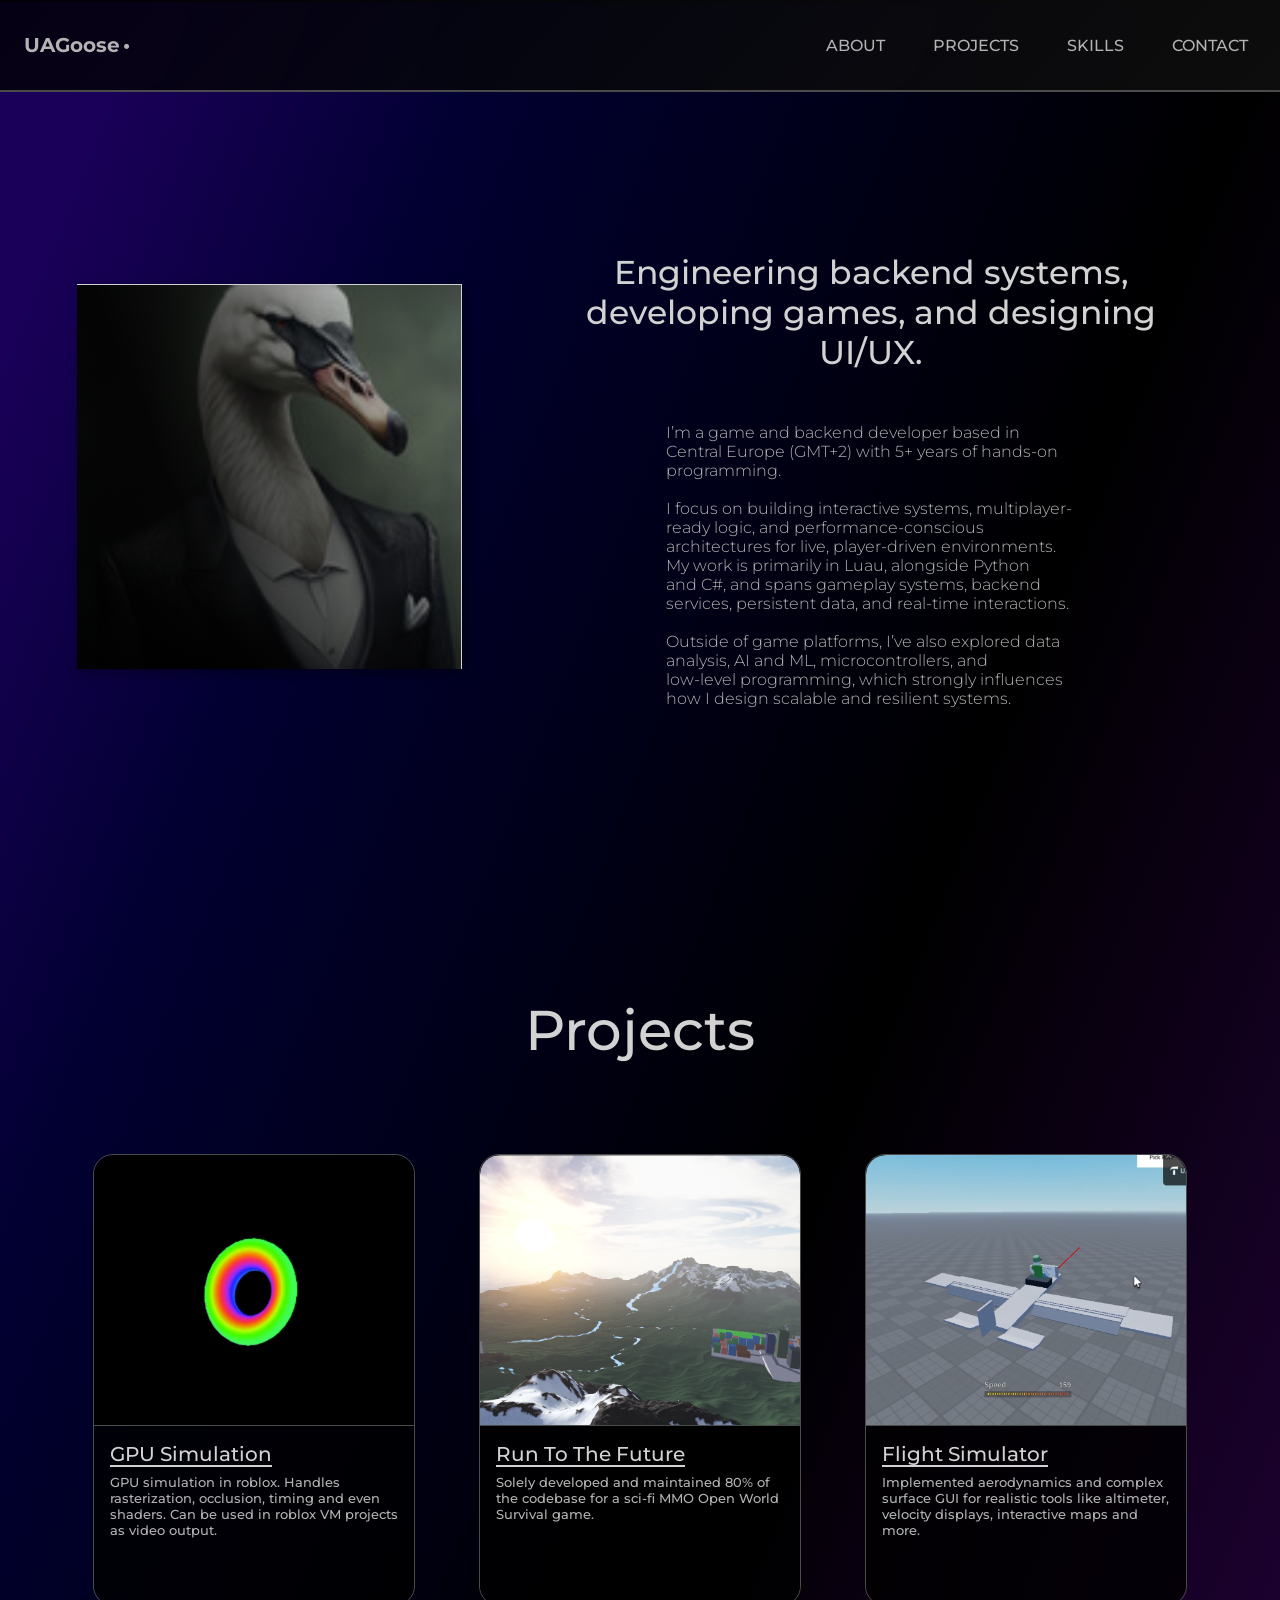
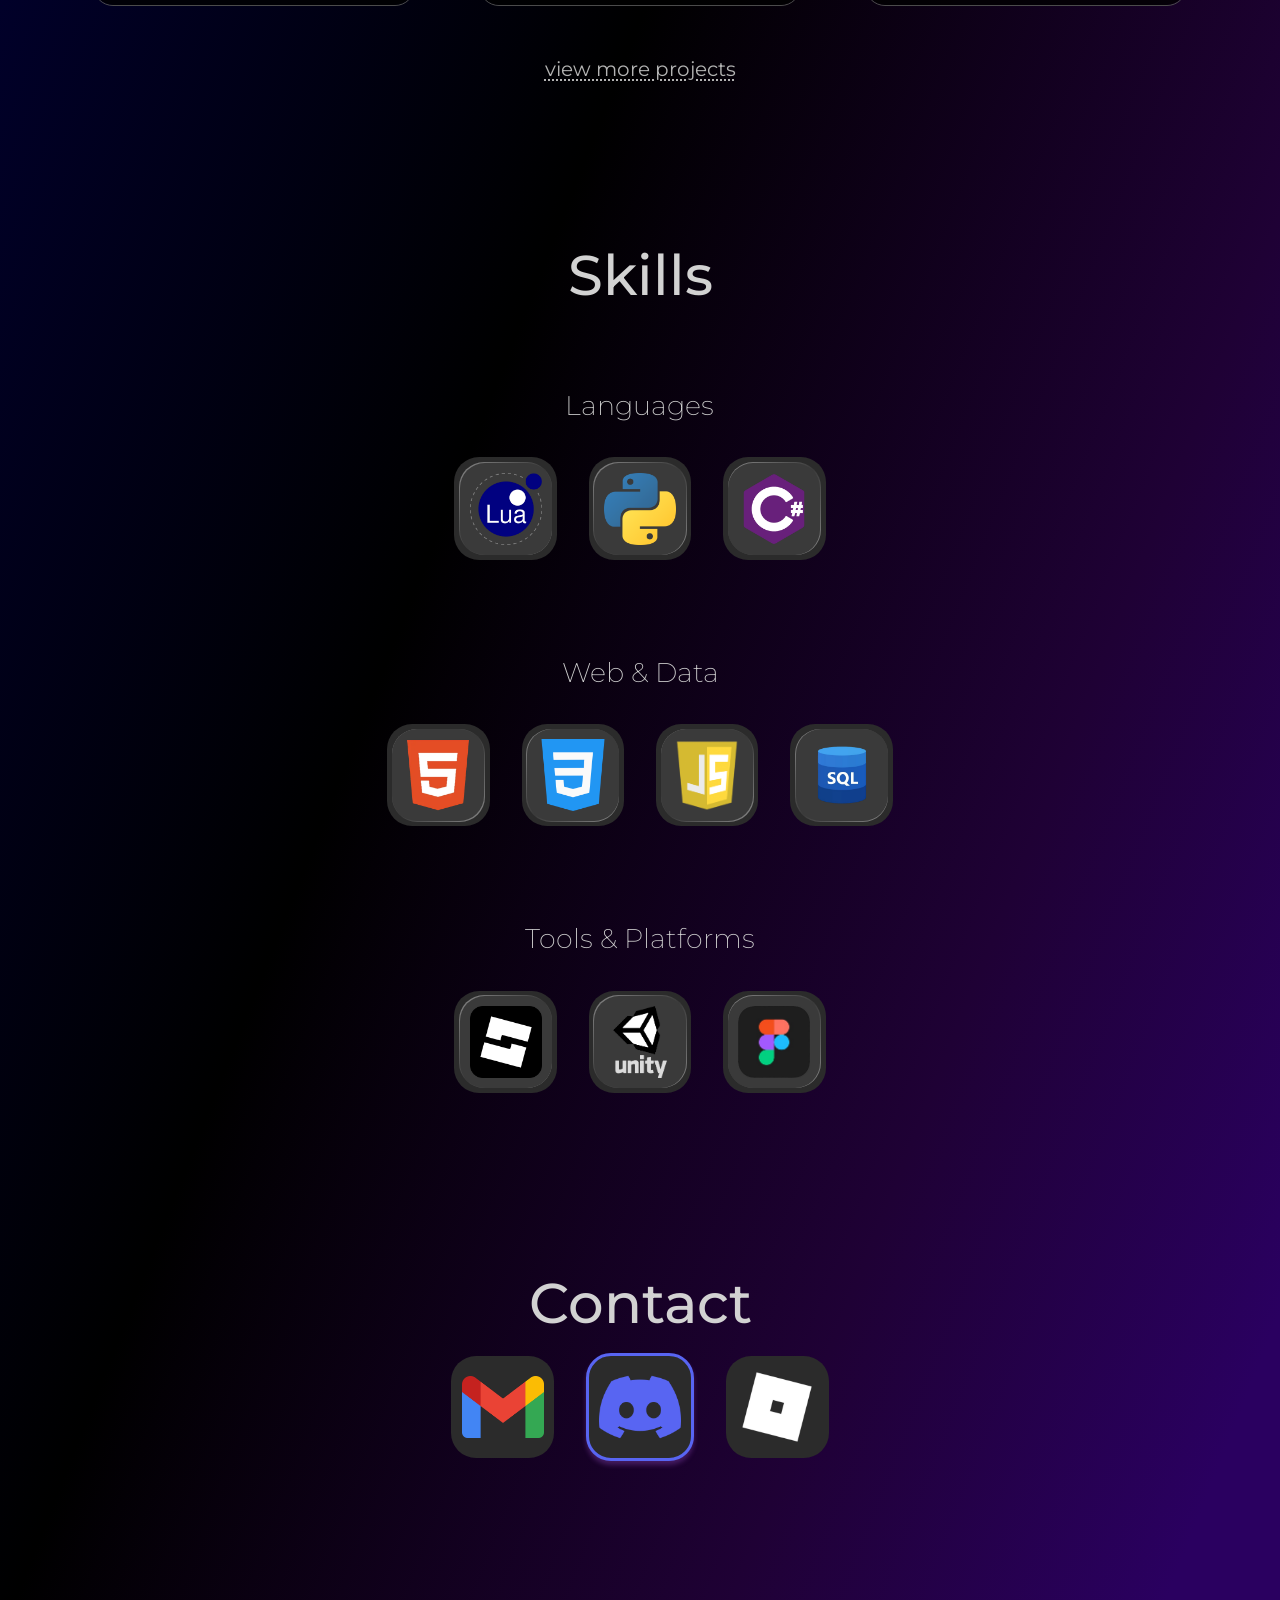
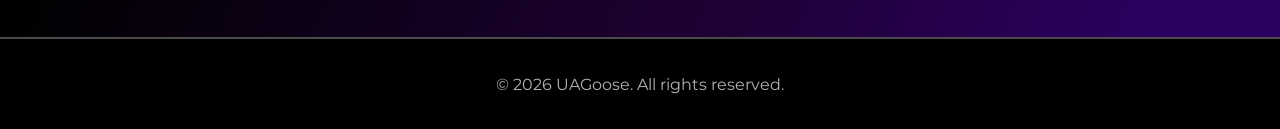
==== main.html @ bd5240c5 "Templates and style done" ====
<!DOCTYPE html>
<html>

<head>
    <meta charset="UTF-8">
    <meta name="viewport" content="width=device-width, initial-scale=1.0">
    <title>UAGoose – Developer & Game Systems Engineer</title>

    <link rel="stylesheet" href="css/style.css">
    <link rel="stylesheet" href="css/about_section.css">
    <link rel="stylesheet" href="css/projects.css">
    <link rel="stylesheet" href="css/skills.css">
    <link rel="stylesheet" href="css/contact.css">

    <link href="https://fonts.googleapis.com/css2?family=Montserrat:wght@400;500;700&display=swap" rel="stylesheet">

    <!--fade in effect-->
    <style>
        body {
            opacity: 0;
            transition: opacity 1.2s ease;
            will-change: opacity;
        }

        body.show {
            opacity: 1;
        }
    </style>
    <script src="js/main_page.js"></script>
</head>

<body>
    <header class="main-header">
        <div class="header-content">
            <h1><a href="landing_page.html">UAGoose •</a></h1>
            <nav class="header-nav">
                <!-- <a href="landing_page.html">HOME</a> -->
                <a href="#about">ABOUT</a>
                <a href="#projects">PROJECTS</a>
                <a href="#skills">SKILLS</a>
                <a href="#contact">CONTACT</a>
            </nav>
        </div>
    </header>


    <main class="main-page">
        <section id="about" class="about-content">
            <div class="profile-pic">
                <img src="images/ProfilePic.jpg" alt="UAGoose">
            </div>

            <div class="about-text">
                <p class="about-main-text">
                    Engineering backend systems, developing games, and designing UI/UX.
                </p>

                <p class="about-sub-text">
                    I’m a game and backend developer based in Central Europe (GMT+2) with 5+ years of hands-on
                    programming.

                    I focus on building interactive systems, multiplayer-ready logic, and performance-conscious
                    architectures for live, player-driven environments. My work is primarily in Luau, alongside Python
                    and C#, and spans gameplay systems, backend services, persistent data, and real-time interactions.

                    Outside of game platforms, I’ve also explored data analysis, AI and ML, microcontrollers, and
                    low-level programming, which strongly influences how I design scalable and resilient systems.
                </p>
            </div>
        </section>


        <section id="projects" class="section-column">
            <h1>Projects</h1>
            <div class="projects-row">
                <div class="projects-row">
                    <a href="projects/gpu_sim.html" class="project-link">
                        <div class="project-box">
                            <div class="preview-image">
                                <img src="images/project_previews/gpu_sim.png"
                                    alt="GPU Simulation project preview: rasterization and shader simulation in Roblox">
                            </div>
                            <div class="preview-text-box">
                                <p class="preview-title">GPU Simulation</p>
                                <p class="preview-desc">GPU simulation in roblox. Handles rasterization, occlusion,
                                    timing and even shaders. Can be used in roblox VM projects as video output.</p>
                            </div>
                        </div>
                    </a>

                    <a href="projects/rttf.html" class="project-link">
                        <div class="project-box">
                            <div class="preview-image">
                                <img src="images/project_previews/rttf.png" alt="">
                            </div>
                            <div class="preview-text-box">
                                <p class="preview-title">Run To The Future</p>
                                <p class="preview-desc">Solely developed and maintained 80% of the codebase for a sci-fi
                                    MMO Open World Survival game.</p>
                            </div>
                        </div>
                    </a>

                    <a href="projects/flight_horizon.html" class="project-link">
                        <div class="project-box">
                            <div class="preview-image">
                                <img src="images/project_previews/FlightHorizon.png" alt="">
                            </div>
                            <div class="preview-text-box">
                                <p class="preview-title">Flight Simulator</p>
                                <p class="preview-desc">Implemented aerodynamics and complex surface GUI for realistic
                                    tools like altimeter, velocity displays, interactive maps and more.</p>
                            </div>
                        </div>
                    </a>
                </div>
            </div>

            <a href="project_list.html" class="view-more-link">view more projects</a>
        </section>

        <section id="skills" class="section-column">
            <h1>Skills</h1>
            <div class="skill-section">
                <p class="skill-group-title">Languages</p>

                <div class="skill-box-row">
                    <div class="skill-box-outer">
                        <div class="skill-border-div"></div>

                        <div class="skill-box-inner">
                            <span class="tooltip">Lua and Luau</span>
                            <img src="images/skill_icons/lua.webp" alt="Lua">
                        </div>
                    </div>

                    <div class="skill-box-outer">
                        <div class="skill-border-div"></div>

                        <div class="skill-box-inner">
                            <span class="tooltip">Python</span>
                            <img src="images/skill_icons/python.png" alt="Python">
                        </div>
                    </div>

                    <div class="skill-box-outer">
                        <div class="skill-border-div"></div>

                        <div class="skill-box-inner">
                            <span class="tooltip">C#</span>
                            <img src="images/skill_icons/c-sharp.webp" alt="C#">
                        </div>
                    </div>
                </div>
            </div>

            <div class="skill-section">
                <p class="skill-group-title">Web & Data</p>

                <div class="skill-box-row">
                    <div class="skill-box-outer">
                        <div class="skill-border-div"></div>

                        <div class="skill-box-inner">
                            <span class="tooltip">HTML</span>
                            <img src="images/skill_icons/html.webp" alt="HTML">
                        </div>
                    </div>

                    <div class="skill-box-outer">
                        <div class="skill-border-div"></div>

                        <div class="skill-box-inner">
                            <span class="tooltip">CSS</span>
                            <img src="images/skill_icons/css.png" alt="CSS">
                        </div>
                    </div>

                    <div class="skill-box-outer">
                        <div class="skill-border-div"></div>

                        <div class="skill-box-inner">
                            <span class="tooltip">Javascript</span>
                            <img src="images/skill_icons/js.png" alt="JS">
                        </div>
                    </div>

                    <div class="skill-box-outer">
                        <div class="skill-border-div"></div>

                        <div class="skill-box-inner">
                            <span class="tooltip">SQL</span>
                            <img src="images/skill_icons/sql.png" alt="SQL">
                        </div>
                    </div>
                </div>
            </div>

            <div class="skill-section">
                <p class="skill-group-title">Tools & Platforms</p>

                <div class="skill-box-row">
                    <div class="skill-box-outer">
                        <div class="skill-border-div"></div>

                        <div class="skill-box-inner">
                            <span class="tooltip">Roblox Studio</span>
                            <img src="images/skill_icons/roblox_studio.png" alt="Roblox Studio">
                        </div>
                    </div>

                    <div class="skill-box-outer">
                        <div class="skill-border-div"></div>

                        <div class="skill-box-inner">
                            <span class="tooltip">Unity</span>
                            <img src="images/skill_icons/unity.png" alt="Unity">
                        </div>
                    </div>

                    <div class="skill-box-outer">
                        <div class="skill-border-div"></div>

                        <div class="skill-box-inner">
                            <span class="tooltip">Figma</span>
                            <img src="images/skill_icons/figma.png" alt="Figma">
                        </div>
                    </div>
                </div>
            </div>
        </section>

        <section id="contact" class="section-column">
            <h1>Contact</h1>

            <!-- Add this somewhere inside your contact column -->
            <div id="copy-feedback" style="
                    position: fixed;
                    top: 20%;
                    left: 50%;
                    transform: translateX(-50%);
                    background: #04743c;
                    color: white;
                    padding: 0.5rem 1rem;
                    border-radius: 10px;
                    opacity: 0;
                    pointer-events: none;
                    transition: opacity 0.3s ease;
                    font-family: sans-serif;
                    z-index: 2;
                ">Copied to clipboard!</div>


            <div class="contact-row">
                <div class="contact-box">
                    <a href="mailto:goose.the.ua@gmail.com" id="copy-email">
                        <img src="images/contact-gmail.webp" alt="Gmail: goose.the.ua@gmail.com">
                    </a>
                </div>


                <div class="contact-box preferred-contact-deco">
                    <a target="_blank" rel="noopener noreferrer"
                        href="https://discordapp.com/users/969188815044505612"><img src="images/contact-discord.webp"
                            alt="Discord user: uagoose"></a>
                </div>

                <div class="contact-box">
                    <a target="_blank" rel="noopener noreferrer" href="https://devforum.roblox.com/u/UQGoose/"><img
                            src="images/contact-roblox.png" alt="Roblox user: UQGoose"></a>
                </div>
            </div>
        </section>
    </main>

    <footer class="main-footer">
        <p>© 2026 UAGoose. All rights reserved.</p>
    </footer>
</body>

</html>

<!--TOOD: add back button for Projects (+ came from url parameter to return exactly where it was accessed from)-->
<!--TODO: add major projects to the portfolio-->
---- css/style.css ----
:root {
    --bg-dark: black;
    --text-color: #d2d2d2;
    --border-color: #4B4B4B;
    --light-text-color: #B3B3B3;
    --BoxGrayBG: #2B2B2B;
    --BoxGrayLightBG: #3A3A3A;
}

html {
    scroll-behavior: smooth;
}

body {
    margin: 0;
    padding: 0;
    width: 100%;
    background-color: var(--bg-dark);
    color: var(--text-color);
    font-family: 'Montserrat', sans-serif;
}

.main-page {
    min-height: 100vh;
    width: 100%;
    margin-top: -10vh;
    padding-top: 10vh;
    background: linear-gradient(
        to bottom right,   
        #1B005A 5%,       
        #010031 20%,      
        black 50%,           
        #1F0135 78%,          
        #2A0060 95%            
    );
}

.main-header {
    width: 100%;
    height: 10vh; 
    background-color: rgba(0, 0, 0, 0.8);
    display: flex;
    align-items: center;   
    justify-content: flex-start; 
    position: sticky;       
    top: 0;
    z-index: 10;
    border-bottom: 2px solid var(--border-color);
    backdrop-filter: blur(5px) saturate(120%) brightness(100%);
    -webkit-backdrop-filter: blur(3px) saturate(120%) brightness(100%);
    background-image: linear-gradient(-45deg, rgba(255,255,255,0.05), rgba(0,0,0,0));
}

.header-content {
    display: flex;
    align-items: center;
    justify-content: space-between; /* title left, nav right */
    width: 100%;
    padding: 0 1.5rem; /* optional: left/right spacing */
}

.header-content h1 {
    color: var(--text-color);
    font-family: 'Montserrat', sans-serif;
    font-weight: 700;
    font-size: 15pt;
    margin: 0;

    user-select: none;  
    -webkit-user-select: none; 
    -moz-user-select: none;   
    -ms-user-select: none;
}

.header-content h1 a {
    color: var(--light-text-color);
    text-decoration: none;
}



.header-nav {
    display: flex;
    gap: 2rem; /* space between buttons */
}

.header-nav a {
    color: var(--light-text-color);
    text-decoration: none;
    font-weight: 500;
    font-size: 12pt;
    padding: 0.25rem 0.5rem;
    transition: color 0.2s, transform 0.2s;

    user-select: none;   /* disables text selection */
    -webkit-user-select: none; /* for Safari/Chrome */
    -moz-user-select: none;    /* for Firefox */
    -ms-user-select: none;     /* for IE/Edge */
    -webkit-user-drag: none; 

}

.header-nav a:hover {
    color: #ffffff;
    transform: translateY(-2px);
}


.main-page h1,
.main-page p {
    margin: 0;
    padding: 0;
}

.main-footer {
    width: 100%;
    height: 10vh;               /* same height as header */
    background-color: black;    
    border-top: 2px solid var(--border-color); 
    display: flex;
    justify-content: center;     /* center horizontally */
    align-items: center;         /* center vertically */
    color: var(--light-text-color);
    font-family: 'Montserrat', sans-serif;
    font-weight: 400;
    font-size: 12pt;
    position: relative;          /* optional if you want it fixed or sticky */
    z-index: 10;
}

section {
    display: flex;
    align-items: center;
    justify-content: center;
    padding-bottom: 10rem;
}

.section-column {
    display: flex;
    flex-direction: column;   /* stack children vertically */
    align-items: center;
    justify-content: center;
    padding-bottom: 10rem;
}

h1 {
    font-weight: 500;
    font-size: 42pt;
    text-align: center;
}

.tooltip {
    visibility: hidden; /* hidden by default */
    width: max-content;
    background-color: rgba(43, 0, 47, 0.8);
    color: #fff;
    text-align: center;
    border-radius: 6px;
    padding: 4px 8px;
    font-size: 0.8rem;
    position: absolute;
    bottom: 110%; /* above the icon */
    left: 50%;
    transform: translateX(-50%);
    opacity: 0;
    transition: opacity 0.3s;
    pointer-events: none; /* ignore mouse events */
    white-space: nowrap;
    z-index: 10;
}

.skill-box-inner:hover .tooltip {
    visibility: visible;
    opacity: 1;
}
---- css/about_section.css ----
.about-content > div:last-child {
    flex: 1;
    display: flex;
    flex-direction: column;
    align-items: center;
    justify-content: center;  
    text-align: center;
    gap: 2rem;
    margin-top: 10rem;
    margin-bottom: 8rem;
}


.about-main-text {
    max-width: 80%;
    font-weight: 500;
    color: var(--text-color);
    font-size: 25pt;
}

.about-sub-text {
    font-weight: 300;
    color: var(--light-text-color);
    font-size: 12pt;
    max-width: 50%;
    white-space: pre-line;
    text-align: left;
}

.profile-pic img {
    user-select: none;   /* disables text selection */
    -webkit-user-select: none; /* for Safari/Chrome */
    -moz-user-select: none;    /* for Firefox */
    -ms-user-select: none;     /* for IE/Edge */
    -webkit-user-drag: none; 
    pointer-events: none; 
}

.about-text p {
    margin-top: 0;
}

.profile-pic {
    position: relative;
    width: 30%;
    aspect-ratio: 1 / 1;

    margin-left: 6vw;
    margin-top: 2vw;

    overflow: hidden;

    border-top: 1px solid var(--text-color);
    border-right: 1px solid var(--text-color);

    box-shadow: 4px 4px 12px rgba(0, 0, 0, 0.35);
}

.profile-pic img {
    width: 100%;
    height: 100%;
    object-fit: cover;
    display: block;
}

.profile-pic::after {
    content: "";
    position: absolute;
    inset: 0;

    pointer-events: none;

    background: linear-gradient(
        70deg,
        rgba(0, 0, 0, .9) 30%,
        rgba(0, 0, 0, 0) 100%
    );
}
---- css/projects.css ----
.projects-row {
    display: flex;
    flex-wrap: wrap;
    gap: 5vw; /* ~5% horizontal gap between cards */
    justify-content: center; /* center row if fewer than 3 cards */
    padding: 2vw 0;
    padding-top: 5vh;
}

.project-box {
    width: 25vw;             
    height: 50vh;            
    display: flex;
    flex-direction: column;
    border: 1px solid var(--border-color);
    border-radius: 20px;
    overflow: hidden;
    background-color: transparent;
    transform: translateY(0);
    transition: transform 0.3s ease, box-shadow 0.3s ease;
}

.project-box:hover {
    box-shadow: 0 2px 10px rgba(198, 106, 255, 0.25);
    animation: hover-bounce 2s ease-in-out infinite alternate;
    animation-fill-mode: forwards;  
}

@keyframes hover-bounce {
    0%   { transform: translateY(0); }
    50%  { transform: translateY(-10px); } 
    100% { transform: translateY(-2px); }
}


.preview-image {
    height: 60%;             /* 60% of box height */
    width: 100%;
    overflow: hidden;
    border-top-left-radius: 20px; /* match box radius */
    border-top-right-radius: 20px;
}

.preview-image img {
    width: 100%;
    height: 100%;
    object-fit: cover;
    display: block;
}

.preview-text-box {
    height: 40%;
    display: flex;
    flex-direction: column;
    justify-content: flex-start;
    align-items: flex-start;
    gap: 0.5rem;  /* space between the title and description */
    padding: 1rem;
    box-sizing: border-box;
    background-color: rgba(0,0,0,0.8);
    border-top: 1px solid var(--border-color);
    border-bottom-left-radius: 20px;
    border-bottom-right-radius: 20px;
}


.preview-title {
    font-weight: 500;
    font-size: 15pt;
    color: var(--text-color);
    margin: 0;
    text-align: left;
    text-decoration: underline;
    text-underline-offset: 4px;
}

.preview-desc {
    font-weight: 500;
    font-size: 10pt;
    color: var(--light-text-color);
    margin: 0;
    text-align: left;
}

.view-more-link {
    color: var(--light-text-color);       /* light text color */
    font-size: 15pt;                       /* font size */
    text-decoration: underline dotted;     /* dotted underline */
    text-underline-offset: 3px;            /* optional: a bit of space from text */
    cursor: pointer;                       /* makes it feel clickable */
}

.view-more-link:hover {
    color: #ffffff;                        /* brighter on hover */
}


.preview-image img {
    user-select: none;   /* disables text selection */
    -webkit-user-select: none; /* for Safari/Chrome */
    -moz-user-select: none;    /* for Firefox */
    -ms-user-select: none;     /* for IE/Edge */
    -webkit-user-drag: none; 
    pointer-events: none; 
}


/* FOR DETAILS PAGE */

.project-details-column {
    display: flex;
    flex-direction: column;
    align-items: flex-start; 
    justify-content: flex-start; 
    padding: 2rem;
    gap: 2rem;
}

.project-details-title {
    margin-top: 4rem;
    text-align: left;
    text-decoration: underline 2px;
    text-underline-offset: 4px;  
    font-size: 44pt;
    font-weight: 500;
}

.project-details-description {
    text-align: left; 
    font-size: 15pt;
    font-weight: 500;
    max-width: 90%;
    white-space: pre-line;
}

.project-video {
    margin-top: 2rem;
    border-radius: 15px;
    box-shadow: 0 0 15px rgba(255,255,255,0.1);
    max-width: 100%;
}

.video-wrapper {
    display: flex;
    justify-content: center; /* centers horizontally */
    width: 100%;
    margin: 1rem 0;          /* optional spacing */
}

.project-link {
    display: block;        /* so the link wraps the box entirely */
    text-decoration: none; /* no underline nonsense */
    color: inherit;        /* keep text colors from box */
}
---- css/skills.css ----
/* -------------------------------------------------- */
/* Shared layout                                      */
/* -------------------------------------------------- */

.skill-section,
.skills-column,
.skill-box-outer,
.skill-box-inner {
    display: flex;
    flex-direction: column;
    justify-content: center;
    align-items: center;
    position: relative;
}

.skill-box-row {
    display: flex;
    flex-direction: row;
    justify-content: center;
    align-items: center;
}

/* -------------------------------------------------- */
/* Section                                            */
/* -------------------------------------------------- */

.skill-section {
    display: flex;
    flex-direction: column;
    align-items: center;

    gap: 1.2rem;      /* title ↔ rows spacing */
    padding-top: 5rem;
}


.skill-group-title {
    font-size: 20pt;
    font-weight: 200;
}


/* -------------------------------------------------- */
/* Outer box                                          */
/* -------------------------------------------------- */

.skill-box-outer {
    position: relative; /* enable absolute positioning inside */
    width: 8vw;
    height: 8vw;

    margin: 1rem;

    border-radius: 25px;

    background-color: var(--BoxGrayBG);
}


/* -------------------------------------------------- */
/* Inner box (glass border)                            */
/* -------------------------------------------------- */

.skill-box-inner {
    position: relative;

    width: 88%;
    height: 88%;

    border: 1px solid transparent;
    border-radius: 25px;

    background-color: var(--BoxGrayLightBG);
    position: relative;
    z-index: 1;
}


/* -------------------------------------------------- */
/* Icon                                               */
/* -------------------------------------------------- */

.skill-box-inner img {
    width: 80%;
    height: 80%;

    user-select: none;   /* disables text selection */
    -webkit-user-select: none; /* for Safari/Chrome */
    -moz-user-select: none;    /* for Firefox */
    -ms-user-select: none;     /* for IE/Edge */
    -webkit-user-drag: none; 
    pointer-events: none; 
}

.skill-border-div {
    position: absolute;  /* take it out of flow */
    
    width: calc(88% + 3px);   /* slightly bigger than inner box */
    height: calc(88% + 3px);
    border-radius: 25px;       /* match inner box radius */
    
    /* glass border effect */
    background: linear-gradient(
        -45deg, 
        #878787,   /* white start */
        var(--BoxGrayLightBG),   /* middle */
        #878787    /* white end */
    );

    z-index: 0;                /* behind */
}

.skill-box-outer {
    transition: transform 0.5s ease, box-shadow 0.3s ease;
    /* cursor: pointer; shows it’s clickable BAD, THIS ELEMENT IS NOT INTERACTABLE */
}

/* .skill-box-outer:hover {
    transform: translateY(-3%) scale(1.05); 
    box-shadow: 0 2px 10px rgba(198, 106, 255, 0.25);  BAD, THIS ELEMENT IS NOT INTERACTABLE
} */
---- css/contact.css ----
.contact-column {
    display: flex;
    flex-direction: column;
    justify-content: center;
    align-items: center;
}

.contact-row {
    display: flex;
    flex-direction: row;
    justify-content: center;
    align-items: center;
}

.contact-box {
    width: 8vw;
    height: 8vw;

    display: flex;
    justify-content: center;
    align-items: center;

    margin: 1rem;

    border-radius: 25px;

    background-color: var(--BoxGrayBG);
}

.preferred-contact-deco {
    border: #5865F2 solid 3px;
    box-shadow: 0px 4px 5px rgba(198, 106, 255, 0.25);
}

.contact-box a {
    display: flex;
    justify-content: center;
    align-items: center;

    width: 100%;
    height: 100%;
}


.contact-box img {
    width: 80%;
    height: auto;

    user-select: none;   /* disables text selection */
    -webkit-user-select: none; /* for Safari/Chrome */
    -moz-user-select: none;    /* for Firefox */
    -ms-user-select: none;     /* for IE/Edge */
    -webkit-user-drag: none; 
}

.contact-box {
    transition: transform 0.5s ease, box-shadow 0.3s ease;
    cursor: pointer; /* shows it’s clickable */
}

.contact-box:hover {
    transform: translateY(-3%) scale(1.05); /* lifts and grows slightly */
    box-shadow: 0 2px 10px rgba(198, 106, 255, 0.25); 
}
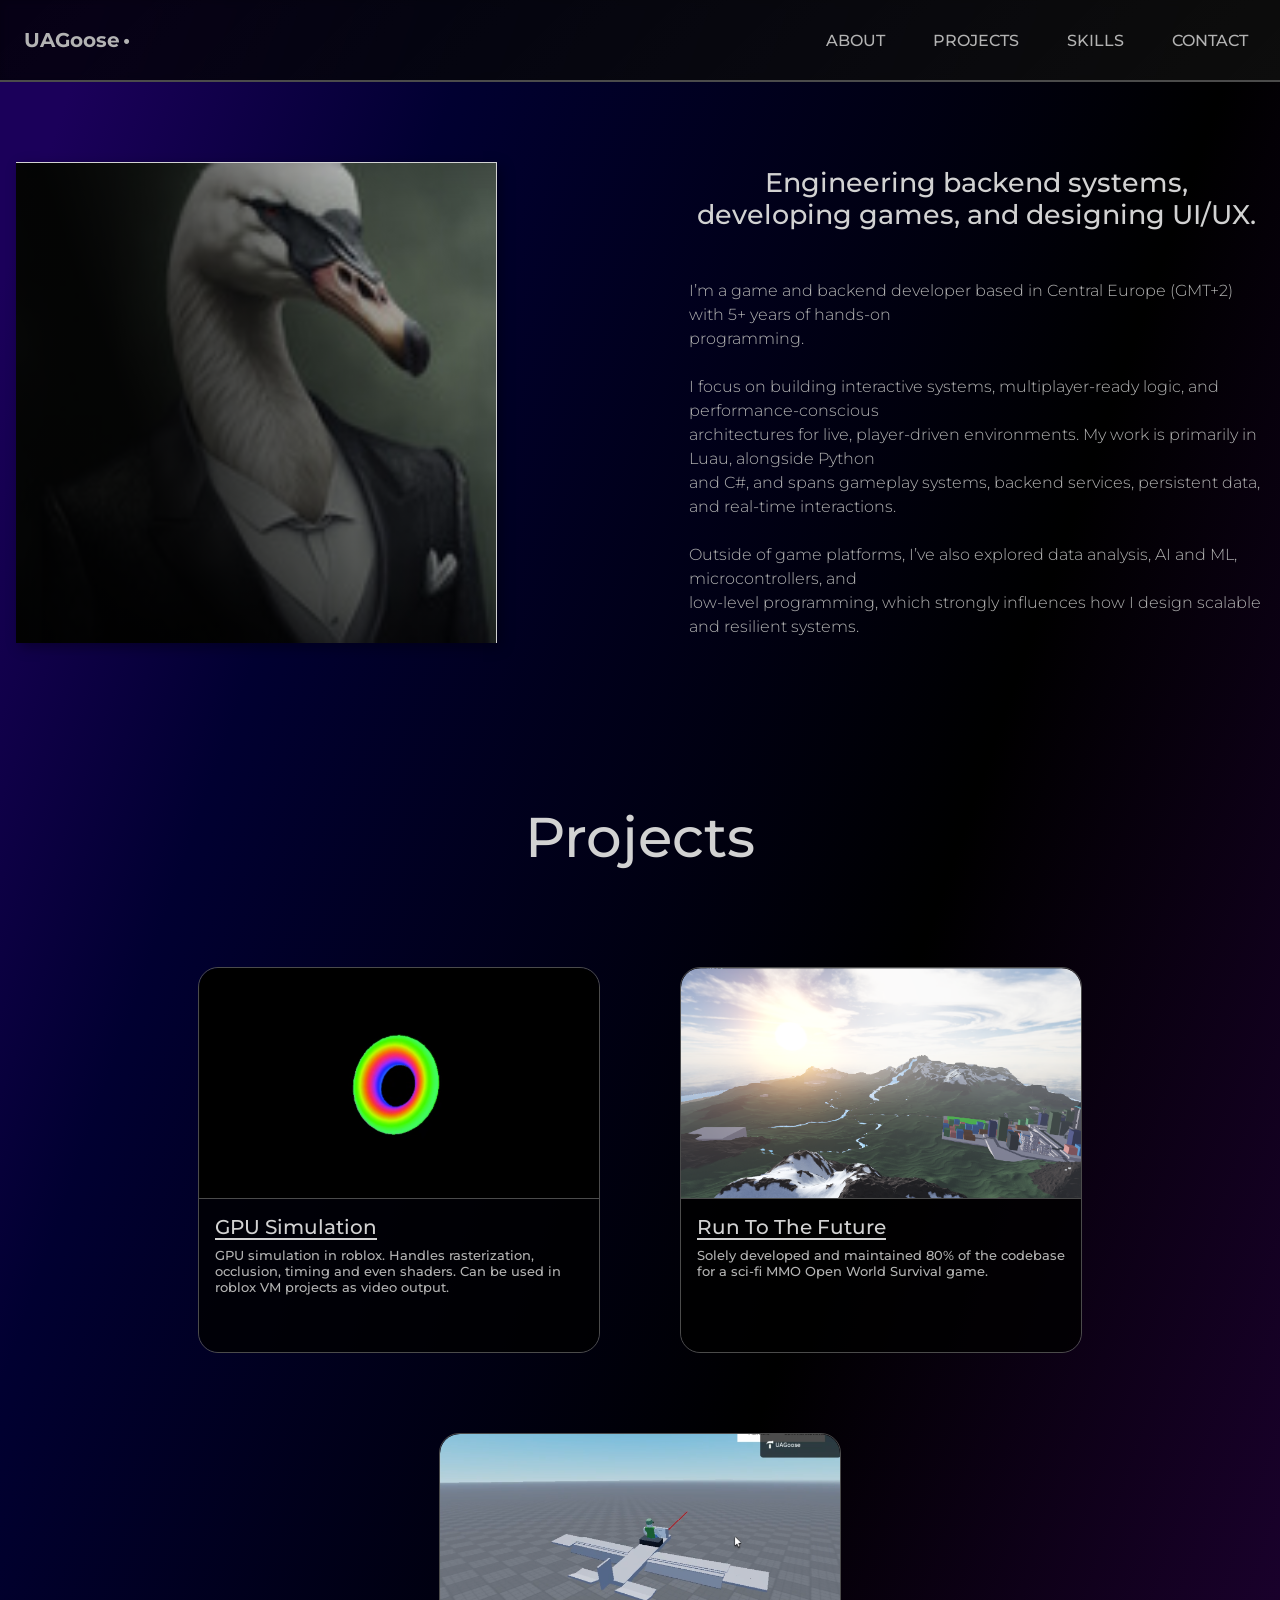
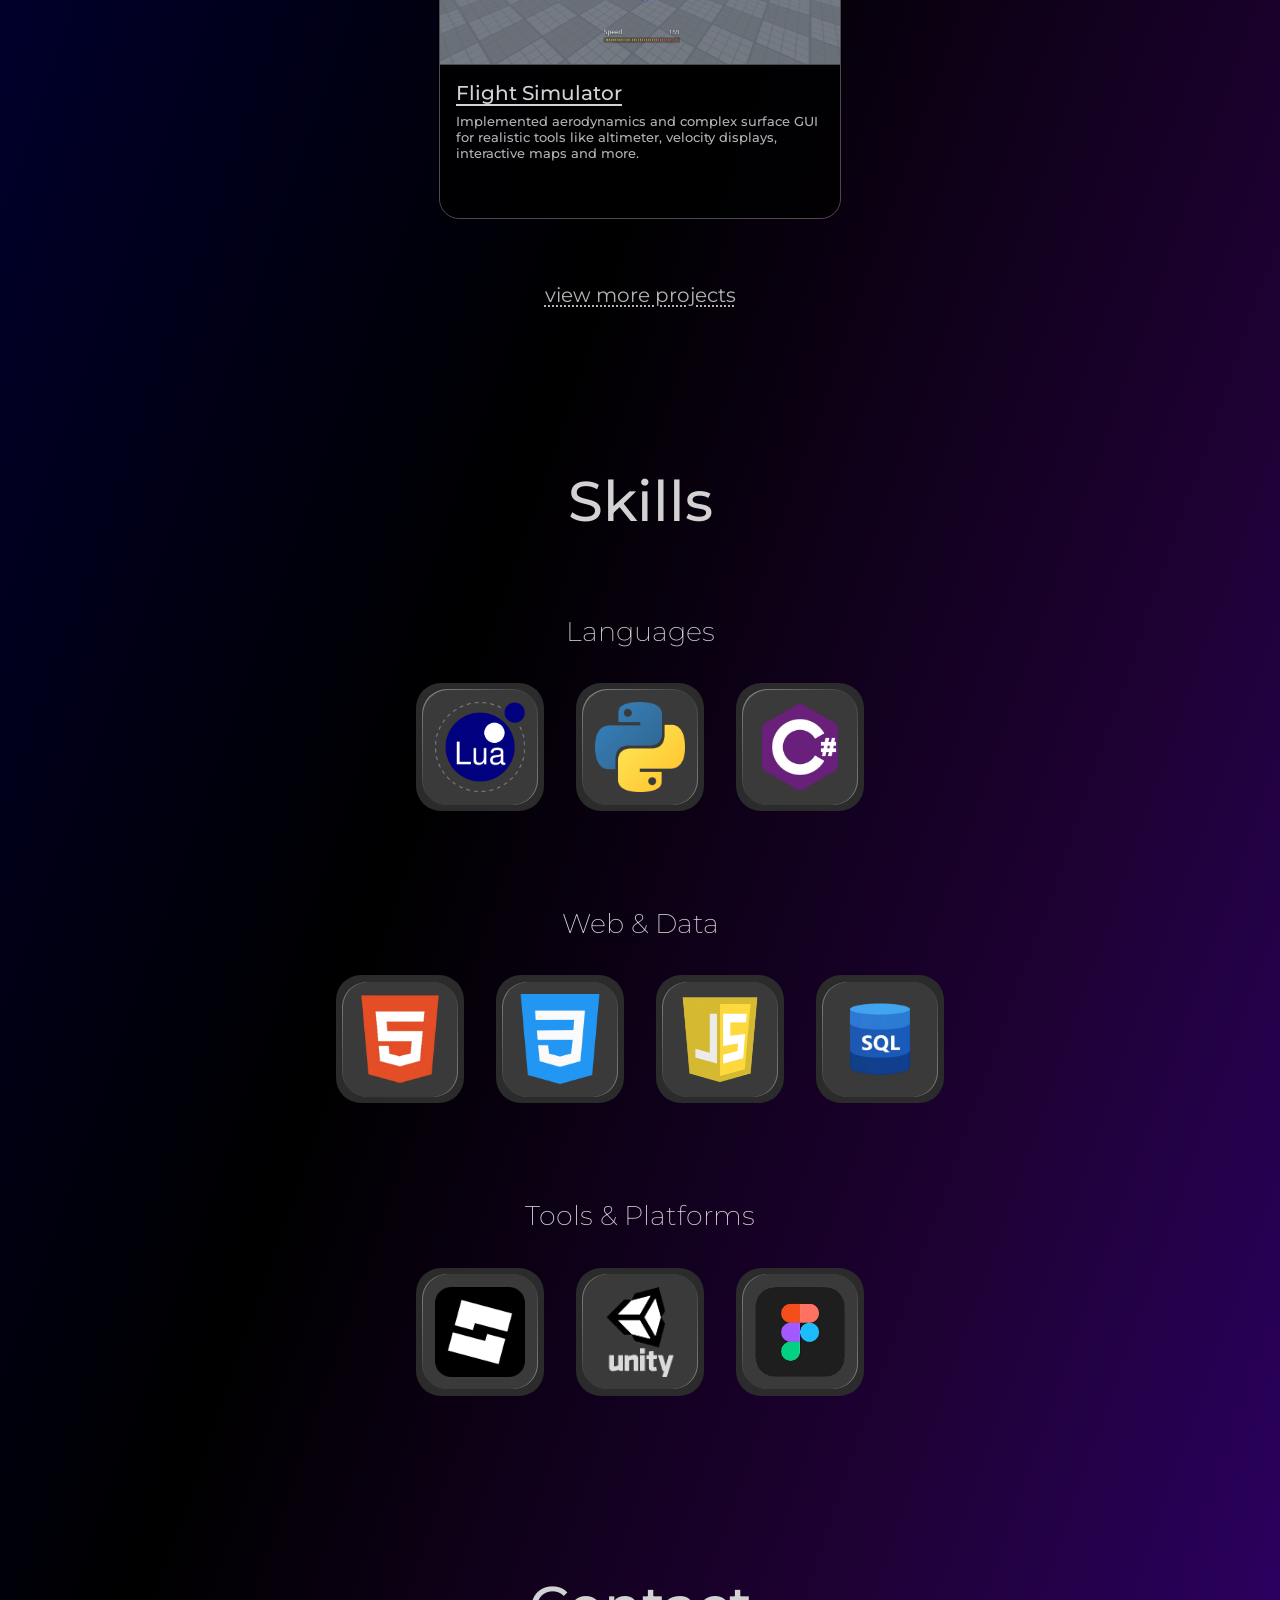
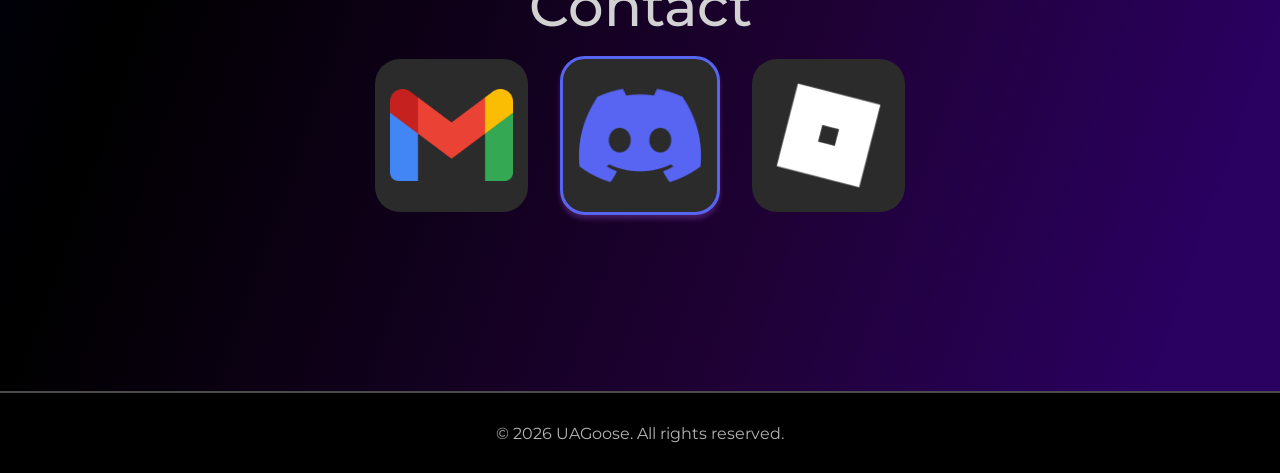
==== commit 0ae24a7e: "refactor: update CSS styles for layout consistency and improve responsiveness style: enhance HTML st" ====
--- a/main.html
+++ b/main.html
@@ -18,7 +18,7 @@
     <style>
         body {
             opacity: 0;
-            transition: opacity 1.2s ease;
+            transition: opacity 1.2 s ease;
             will-change: opacity;
         }
 
@@ -32,7 +32,7 @@
 <body>
     <header class="main-header">
         <div class="header-content">
-            <h1><a href="landing_page.html">UAGoose •</a></h1>
+            <h1><a href="index.html">UAGoose •</a></h1>
             <nav class="header-nav">
                 <!-- <a href="landing_page.html">HOME</a> -->
                 <a href="#about">ABOUT</a>
--- a/css/style.css
+++ b/css/style.css
@@ -21,42 +21,41 @@
 }
 
 .main-page {
-    min-height: 100vh;
+    min-height: 100%;
     width: 100%;
-    margin-top: -10vh;
-    padding-top: 10vh;
-    background: linear-gradient(
-        to bottom right,   
-        #1B005A 5%,       
-        #010031 20%,      
-        black 50%,           
-        #1F0135 78%,          
-        #2A0060 95%            
-    );
+    margin-top: -10rem;
+    padding-top: 5rem;
+    background: linear-gradient(to bottom right,
+            #1B005A 5%,
+            #010031 20%,
+            black 50%,
+            #1F0135 78%,
+            #2A0060 95%);
 }
 
 .main-header {
     width: 100%;
-    height: 10vh; 
+    height: 5rem;
     background-color: rgba(0, 0, 0, 0.8);
     display: flex;
-    align-items: center;   
-    justify-content: flex-start; 
-    position: sticky;       
+    align-items: center;
+    justify-content: flex-start;
+    position: sticky;
     top: 0;
     z-index: 10;
     border-bottom: 2px solid var(--border-color);
     backdrop-filter: blur(5px) saturate(120%) brightness(100%);
     -webkit-backdrop-filter: blur(3px) saturate(120%) brightness(100%);
-    background-image: linear-gradient(-45deg, rgba(255,255,255,0.05), rgba(0,0,0,0));
+    background-image: linear-gradient(-45deg, rgba(255, 255, 255, 0.05), rgba(0, 0, 0, 0));
 }
 
 .header-content {
     display: flex;
     align-items: center;
-    justify-content: space-between; /* title left, nav right */
+    justify-content: space-between;
+    /* title left, nav right */
     width: 100%;
-    padding: 0 1.5rem; /* optional: left/right spacing */
+    padding: 0 1.5rem;
 }
 
 .header-content h1 {
@@ -66,9 +65,9 @@
     font-size: 15pt;
     margin: 0;
 
-    user-select: none;  
-    -webkit-user-select: none; 
-    -moz-user-select: none;   
+    user-select: none;
+    -webkit-user-select: none;
+    -moz-user-select: none;
     -ms-user-select: none;
 }
 
@@ -81,7 +80,8 @@
 
 .header-nav {
     display: flex;
-    gap: 2rem; /* space between buttons */
+    gap: 2rem;
+    /* space between buttons */
 }
 
 .header-nav a {
@@ -92,11 +92,15 @@
     padding: 0.25rem 0.5rem;
     transition: color 0.2s, transform 0.2s;
 
-    user-select: none;   /* disables text selection */
-    -webkit-user-select: none; /* for Safari/Chrome */
-    -moz-user-select: none;    /* for Firefox */
-    -ms-user-select: none;     /* for IE/Edge */
-    -webkit-user-drag: none; 
+    user-select: none;
+    /* disables text selection */
+    -webkit-user-select: none;
+    /* for Safari/Chrome */
+    -moz-user-select: none;
+    /* for Firefox */
+    -ms-user-select: none;
+    /* for IE/Edge */
+    -webkit-user-drag: none;
 
 }
 
@@ -114,17 +118,20 @@
 
 .main-footer {
     width: 100%;
-    height: 10vh;               /* same height as header */
-    background-color: black;    
-    border-top: 2px solid var(--border-color); 
+    height: 5rem;
+    /* same height as header */
+    background-color: black;
+    border-top: 2px solid var(--border-color);
     display: flex;
-    justify-content: center;     /* center horizontally */
-    align-items: center;         /* center vertically */
+    justify-content: center;
+    /* center horizontally */
+    align-items: center;
+    /* center vertically */
     color: var(--light-text-color);
     font-family: 'Montserrat', sans-serif;
     font-weight: 400;
     font-size: 12pt;
-    position: relative;          /* optional if you want it fixed or sticky */
+    position: relative;
     z-index: 10;
 }
 
@@ -137,7 +144,8 @@
 
 .section-column {
     display: flex;
-    flex-direction: column;   /* stack children vertically */
+    flex-direction: column;
+    /* stack children vertically */
     align-items: center;
     justify-content: center;
     padding-bottom: 10rem;
@@ -150,7 +158,8 @@
 }
 
 .tooltip {
-    visibility: hidden; /* hidden by default */
+    visibility: hidden;
+    /* hidden by default */
     width: max-content;
     background-color: rgba(43, 0, 47, 0.8);
     color: #fff;
@@ -159,12 +168,14 @@
     padding: 4px 8px;
     font-size: 0.8rem;
     position: absolute;
-    bottom: 110%; /* above the icon */
+    bottom: 110%;
+    /* above the icon */
     left: 50%;
     transform: translateX(-50%);
     opacity: 0;
     transition: opacity 0.3s;
-    pointer-events: none; /* ignore mouse events */
+    pointer-events: none;
+    /* ignore mouse events */
     white-space: nowrap;
     z-index: 10;
 }
--- a/css/about_section.css
+++ b/css/about_section.css
@@ -1,59 +1,61 @@
-.about-content > div:last-child {
-    flex: 1;
+.about-content {
+    display: flex;
+    flex-direction: row;
+    justify-content: center;
+    align-items: center;
+    gap: 12rem;
+    margin: 10rem 0 0rem;
+}
+
+.about-text {
     display: flex;
     flex-direction: column;
+    justify-content: center;
     align-items: center;
-    justify-content: center;  
+    width: 36rem;
     text-align: center;
-    gap: 2rem;
-    margin-top: 10rem;
-    margin-bottom: 8rem;
+    gap: 1.5rem;
 }
 
-
 .about-main-text {
-    max-width: 80%;
     font-weight: 500;
+    font-size: 20pt;
+    line-height: 1.2;
     color: var(--text-color);
-    font-size: 25pt;
+    max-width: 100%;
+    margin: 0;
 }
 
 .about-sub-text {
     font-weight: 300;
+    font-size: 12pt;
+    line-height: 1.5;
     color: var(--light-text-color);
-    font-size: 12pt;
-    max-width: 50%;
+    max-width: 100%;
     white-space: pre-line;
     text-align: left;
-}
-
-.profile-pic img {
-    user-select: none;   /* disables text selection */
-    -webkit-user-select: none; /* for Safari/Chrome */
-    -moz-user-select: none;    /* for Firefox */
-    -ms-user-select: none;     /* for IE/Edge */
-    -webkit-user-drag: none; 
-    pointer-events: none; 
-}
-
-.about-text p {
-    margin-top: 0;
+    margin: 0;
 }
 
 .profile-pic {
     position: relative;
-    width: 30%;
+    width: 30rem;
     aspect-ratio: 1 / 1;
-
-    margin-left: 6vw;
-    margin-top: 2vw;
-
     overflow: hidden;
-
+    flex-shrink: 0;
     border-top: 1px solid var(--text-color);
     border-right: 1px solid var(--text-color);
+    box-shadow: 4px 4px 12px rgba(0, 0, 0, 0.35);
+}
 
-    box-shadow: 4px 4px 12px rgba(0, 0, 0, 0.35);
+.profile-pic::after {
+    content: "";
+    position: absolute;
+    inset: 0;
+    pointer-events: none;
+    background: linear-gradient(70deg,
+            rgba(0, 0, 0, 0.9) 30%,
+            rgba(0, 0, 0, 0) 100%);
 }
 
 .profile-pic img {
@@ -61,18 +63,8 @@
     height: 100%;
     object-fit: cover;
     display: block;
-}
-
-.profile-pic::after {
-    content: "";
-    position: absolute;
-    inset: 0;
-
+    user-select: none;
+    -webkit-user-select: none;
+    -webkit-user-drag: none;
     pointer-events: none;
-
-    background: linear-gradient(
-        70deg,
-        rgba(0, 0, 0, .9) 30%,
-        rgba(0, 0, 0, 0) 100%
-    );
-}
+}
--- a/css/projects.css
+++ b/css/projects.css
@@ -1,15 +1,17 @@
 .projects-row {
     display: flex;
     flex-wrap: wrap;
-    gap: 5vw; /* ~5% horizontal gap between cards */
-    justify-content: center; /* center row if fewer than 3 cards */
-    padding: 2vw 0;
-    padding-top: 5vh;
+    gap: 5rem;
+    /* ~5% horizontal gap between cards */
+    justify-content: center;
+    /* center row if fewer than 3 cards */
+    padding: 2rem 0;
+    padding-top: 3rem;
 }
 
 .project-box {
-    width: 25vw;             
-    height: 50vh;            
+    width: 25rem;
+    height: 24rem;
     display: flex;
     flex-direction: column;
     border: 1px solid var(--border-color);
@@ -23,21 +25,31 @@
 .project-box:hover {
     box-shadow: 0 2px 10px rgba(198, 106, 255, 0.25);
     animation: hover-bounce 2s ease-in-out infinite alternate;
-    animation-fill-mode: forwards;  
+    animation-fill-mode: forwards;
 }
 
 @keyframes hover-bounce {
-    0%   { transform: translateY(0); }
-    50%  { transform: translateY(-10px); } 
-    100% { transform: translateY(-2px); }
+    0% {
+        transform: translateY(0);
+    }
+
+    50% {
+        transform: translateY(-10px);
+    }
+
+    100% {
+        transform: translateY(-2px);
+    }
 }
 
 
 .preview-image {
-    height: 60%;             /* 60% of box height */
+    height: 60%;
+    /* 60% of box height */
     width: 100%;
     overflow: hidden;
-    border-top-left-radius: 20px; /* match box radius */
+    border-top-left-radius: 20px;
+    /* match box radius */
     border-top-right-radius: 20px;
 }
 
@@ -54,10 +66,11 @@
     flex-direction: column;
     justify-content: flex-start;
     align-items: flex-start;
-    gap: 0.5rem;  /* space between the title and description */
+    gap: 0.5rem;
+    /* space between the title and description */
     padding: 1rem;
     box-sizing: border-box;
-    background-color: rgba(0,0,0,0.8);
+    background-color: rgba(0, 0, 0, 0.8);
     border-top: 1px solid var(--border-color);
     border-bottom-left-radius: 20px;
     border-bottom-right-radius: 20px;
@@ -83,25 +96,33 @@
 }
 
 .view-more-link {
-    color: var(--light-text-color);       /* light text color */
-    font-size: 15pt;                       /* font size */
-    text-decoration: underline dotted;     /* dotted underline */
-    text-underline-offset: 3px;            /* optional: a bit of space from text */
-    cursor: pointer;                       /* makes it feel clickable */
+    color: var(--light-text-color);
+    /* light text color */
+    font-size: 15pt;
+    /* font size */
+    text-decoration: underline dotted;
+    /* dotted underline */
+    text-underline-offset: 3px;
+    cursor: pointer;
+    /* makes it feel clickable */
 }
 
 .view-more-link:hover {
-    color: #ffffff;                        /* brighter on hover */
+    color: #ffffff;
 }
 
 
 .preview-image img {
-    user-select: none;   /* disables text selection */
-    -webkit-user-select: none; /* for Safari/Chrome */
-    -moz-user-select: none;    /* for Firefox */
-    -ms-user-select: none;     /* for IE/Edge */
-    -webkit-user-drag: none; 
-    pointer-events: none; 
+    user-select: none;
+    /* disables text selection */
+    -webkit-user-select: none;
+    /* for Safari/Chrome */
+    -moz-user-select: none;
+    /* for Firefox */
+    -ms-user-select: none;
+    /* for IE/Edge */
+    -webkit-user-drag: none;
+    pointer-events: none;
 }
 
 
@@ -110,8 +131,8 @@
 .project-details-column {
     display: flex;
     flex-direction: column;
-    align-items: flex-start; 
-    justify-content: flex-start; 
+    align-items: flex-start;
+    justify-content: flex-start;
     padding: 2rem;
     gap: 2rem;
 }
@@ -120,13 +141,13 @@
     margin-top: 4rem;
     text-align: left;
     text-decoration: underline 2px;
-    text-underline-offset: 4px;  
+    text-underline-offset: 4px;
     font-size: 44pt;
     font-weight: 500;
 }
 
 .project-details-description {
-    text-align: left; 
+    text-align: left;
     font-size: 15pt;
     font-weight: 500;
     max-width: 90%;
@@ -136,19 +157,24 @@
 .project-video {
     margin-top: 2rem;
     border-radius: 15px;
-    box-shadow: 0 0 15px rgba(255,255,255,0.1);
+    box-shadow: 0 0 15px rgba(255, 255, 255, 0.1);
     max-width: 100%;
 }
 
 .video-wrapper {
     display: flex;
-    justify-content: center; /* centers horizontally */
+    justify-content: center;
+    /* centers horizontally */
     width: 100%;
-    margin: 1rem 0;          /* optional spacing */
+    margin: 1rem 0;
+    /* optional spacing */
 }
 
 .project-link {
-    display: block;        /* so the link wraps the box entirely */
-    text-decoration: none; /* no underline nonsense */
-    color: inherit;        /* keep text colors from box */
+    display: block;
+    /* so the link wraps the box entirely */
+    text-decoration: none;
+    /* no underline nonsense */
+    color: inherit;
+    /* keep text colors from box */
 }
--- a/css/skills.css
+++ b/css/skills.css
@@ -29,7 +29,8 @@
     flex-direction: column;
     align-items: center;
 
-    gap: 1.2rem;      /* title ↔ rows spacing */
+    gap: 1.2rem;
+    /* title ↔ rows spacing */
     padding-top: 5rem;
 }
 
@@ -45,9 +46,10 @@
 /* -------------------------------------------------- */
 
 .skill-box-outer {
-    position: relative; /* enable absolute positioning inside */
-    width: 8vw;
-    height: 8vw;
+    position: relative;
+    /* enable absolute positioning inside */
+    width: 8rem;
+    height: 8rem;
 
     margin: 1rem;
 
@@ -84,30 +86,40 @@
     width: 80%;
     height: 80%;
 
-    user-select: none;   /* disables text selection */
-    -webkit-user-select: none; /* for Safari/Chrome */
-    -moz-user-select: none;    /* for Firefox */
-    -ms-user-select: none;     /* for IE/Edge */
-    -webkit-user-drag: none; 
-    pointer-events: none; 
+    user-select: none;
+    /* disables text selection */
+    -webkit-user-select: none;
+    /* for Safari/Chrome */
+    -moz-user-select: none;
+    /* for Firefox */
+    -ms-user-select: none;
+    /* for IE/Edge */
+    -webkit-user-drag: none;
+    pointer-events: none;
 }
 
 .skill-border-div {
-    position: absolute;  /* take it out of flow */
-    
-    width: calc(88% + 3px);   /* slightly bigger than inner box */
+    position: absolute;
+    /* take it out of flow */
+
+    width: calc(88% + 3px);
+    /* slightly bigger than inner box */
     height: calc(88% + 3px);
-    border-radius: 25px;       /* match inner box radius */
-    
+    border-radius: 25px;
+    /* match inner box radius */
+
     /* glass border effect */
-    background: linear-gradient(
-        -45deg, 
-        #878787,   /* white start */
-        var(--BoxGrayLightBG),   /* middle */
-        #878787    /* white end */
-    );
+    background: linear-gradient(-45deg,
+            #878787,
+            /* white start */
+            var(--BoxGrayLightBG),
+            /* middle */
+            #878787
+            /* white end */
+        );
 
-    z-index: 0;                /* behind */
+    z-index: 0;
+    /* behind */
 }
 
 .skill-box-outer {
@@ -118,6 +130,4 @@
 /* .skill-box-outer:hover {
     transform: translateY(-3%) scale(1.05); 
     box-shadow: 0 2px 10px rgba(198, 106, 255, 0.25);  BAD, THIS ELEMENT IS NOT INTERACTABLE
-} */
-
-
+} */
--- a/css/contact.css
+++ b/css/contact.css
@@ -1,4 +1,3 @@
-
 .contact-column {
     display: flex;
     flex-direction: column;
@@ -14,8 +13,8 @@
 }
 
 .contact-box {
-    width: 8vw;
-    height: 8vw;
+    width: 9.6rem;
+    height: 9.6rem;
 
     display: flex;
     justify-content: center;
@@ -47,19 +46,25 @@
     width: 80%;
     height: auto;
 
-    user-select: none;   /* disables text selection */
-    -webkit-user-select: none; /* for Safari/Chrome */
-    -moz-user-select: none;    /* for Firefox */
-    -ms-user-select: none;     /* for IE/Edge */
-    -webkit-user-drag: none; 
+    user-select: none;
+    /* disables text selection */
+    -webkit-user-select: none;
+    /* for Safari/Chrome */
+    -moz-user-select: none;
+    /* for Firefox */
+    -ms-user-select: none;
+    /* for IE/Edge */
+    -webkit-user-drag: none;
 }
 
 .contact-box {
     transition: transform 0.5s ease, box-shadow 0.3s ease;
-    cursor: pointer; /* shows it’s clickable */
+    cursor: pointer;
+    /* shows it’s clickable */
 }
 
 .contact-box:hover {
-    transform: translateY(-3%) scale(1.05); /* lifts and grows slightly */
-    box-shadow: 0 2px 10px rgba(198, 106, 255, 0.25); 
+    transform: translateY(-3%) scale(1.05);
+    /* lifts and grows slightly */
+    box-shadow: 0 2px 10px rgba(198, 106, 255, 0.25);
 }
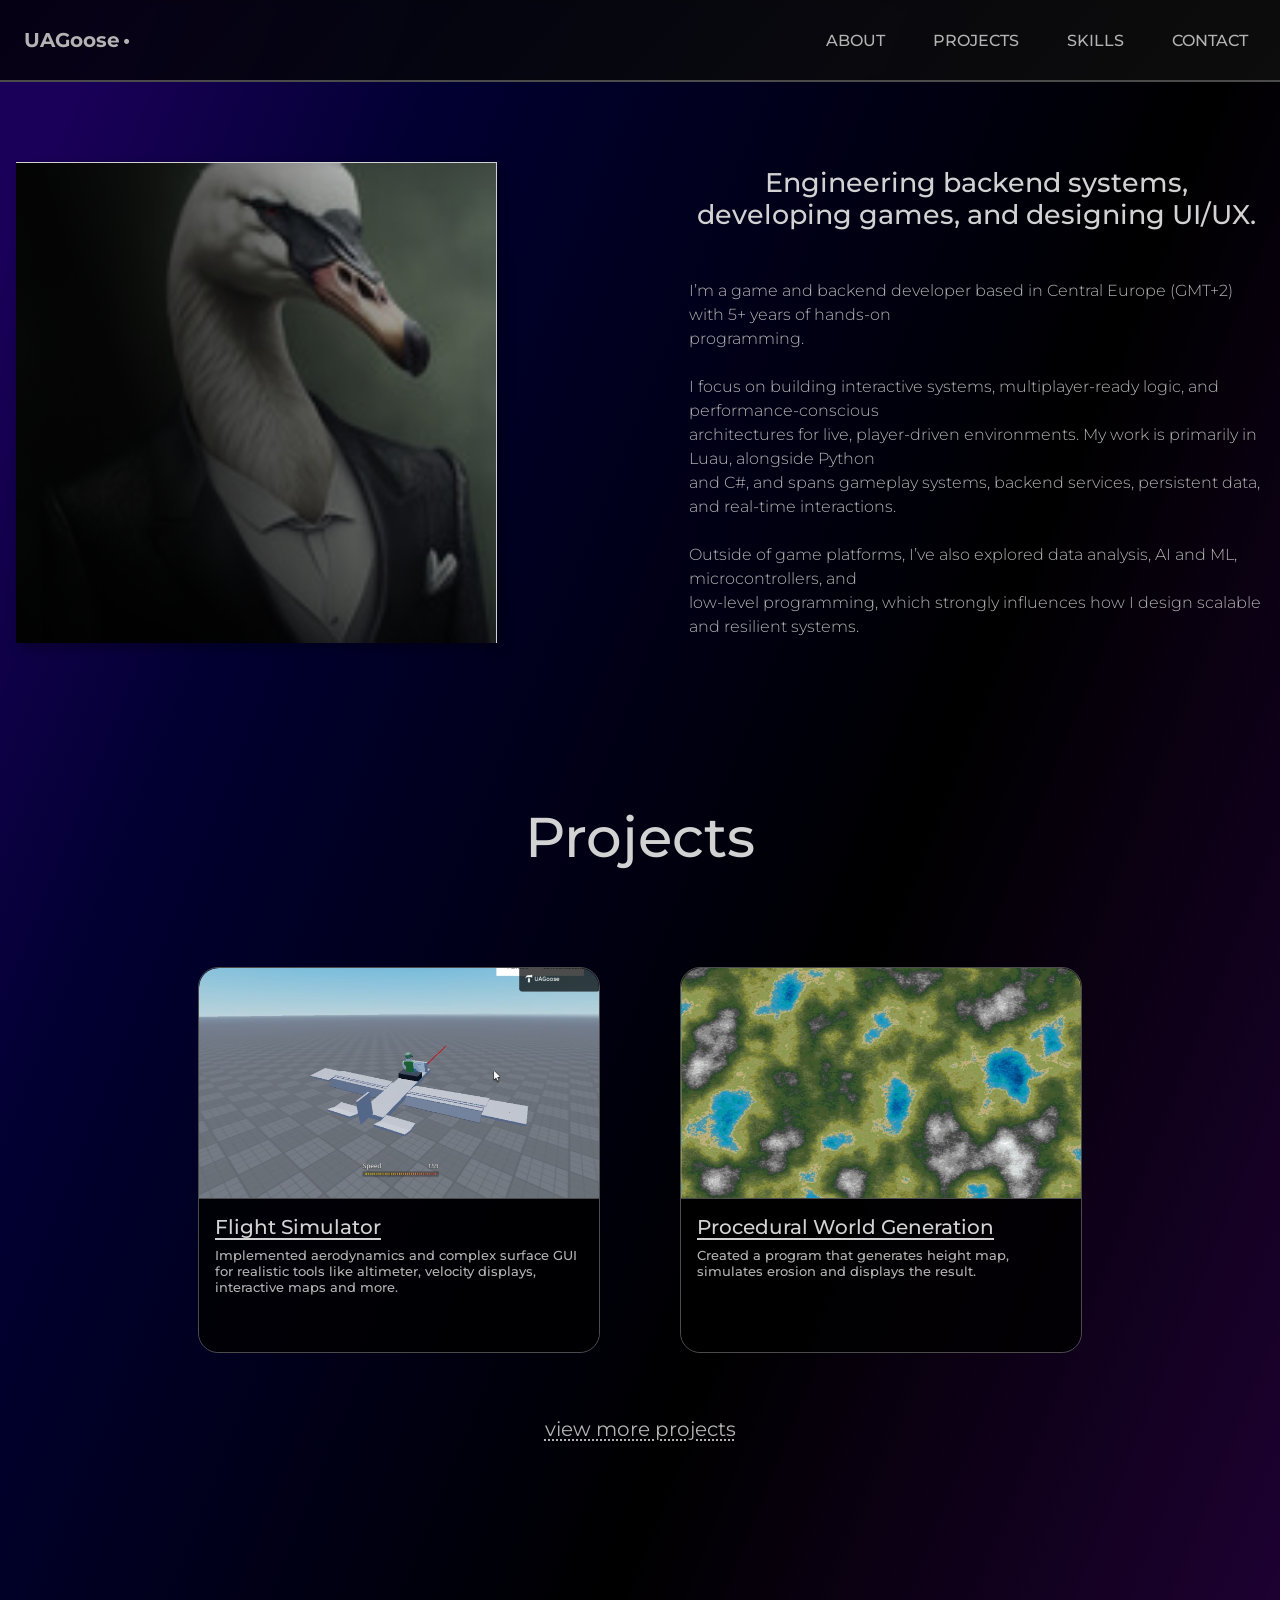
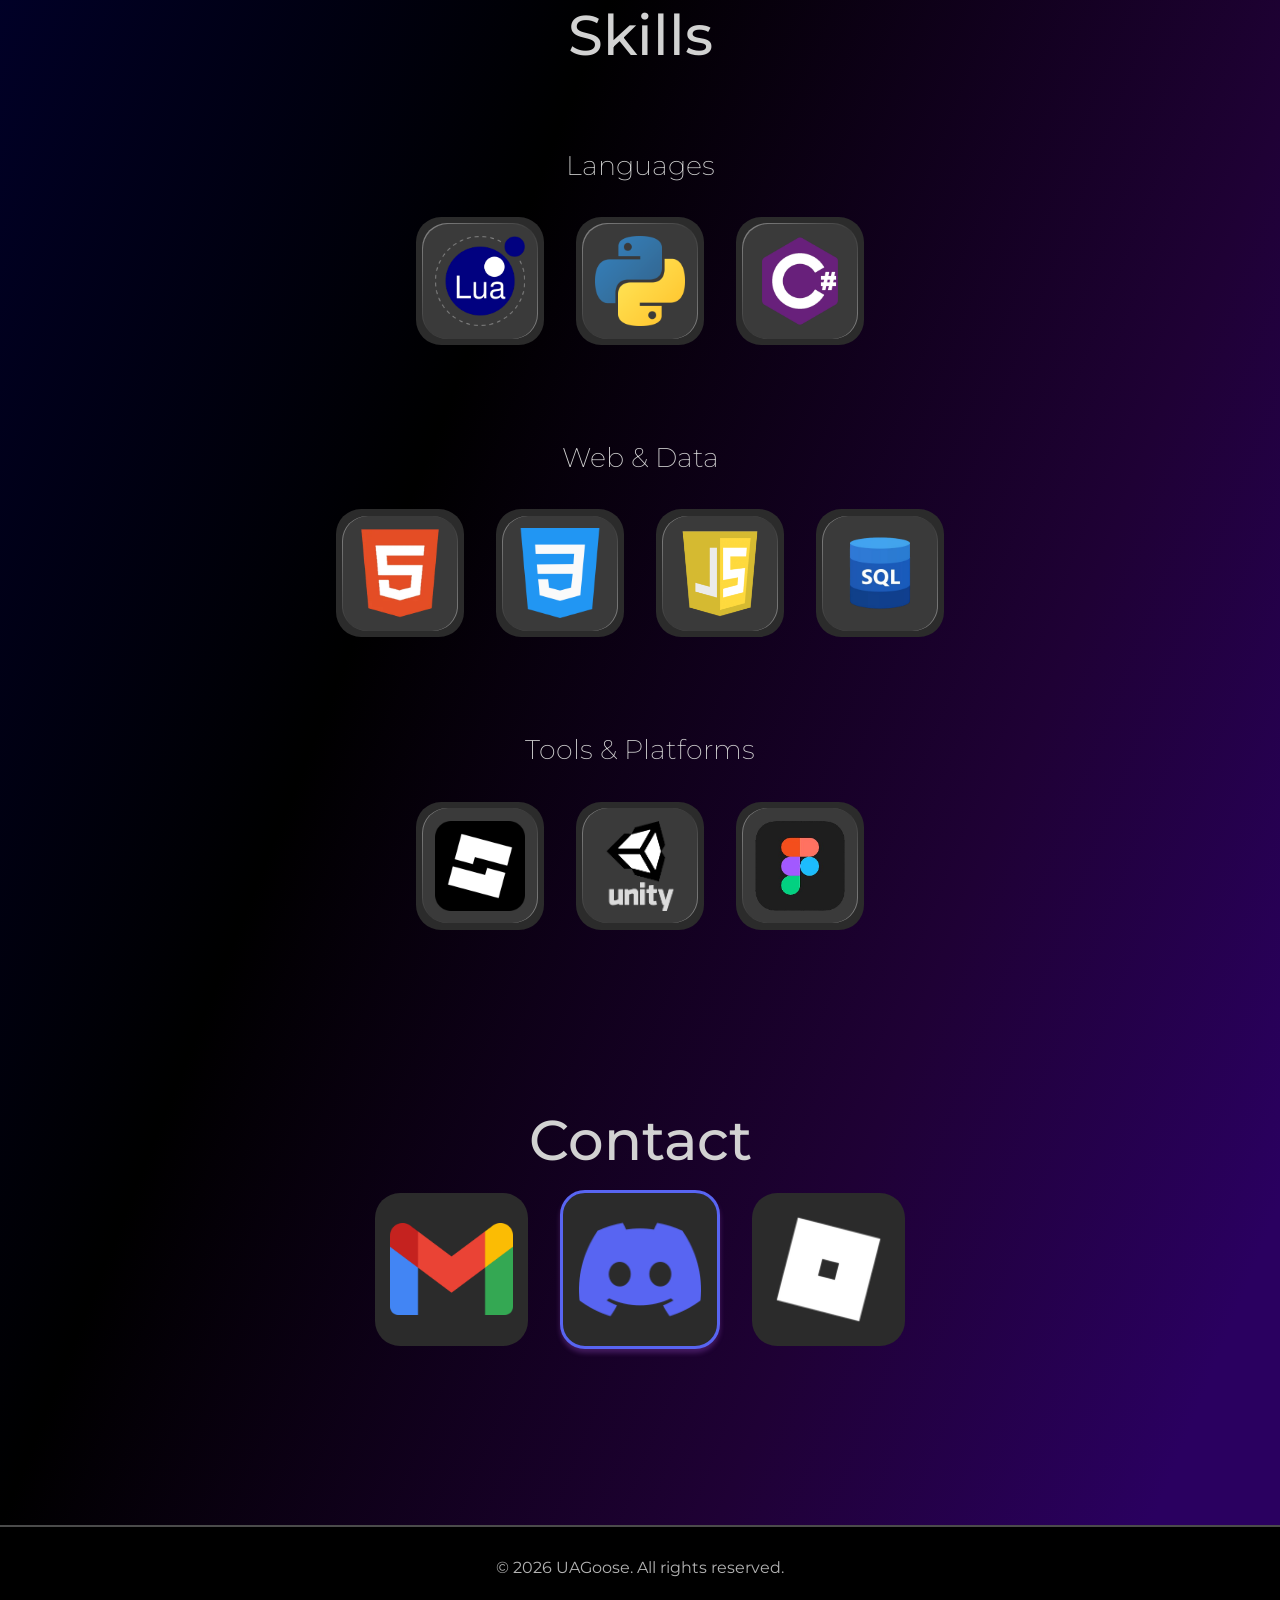
==== commit 126439fd: "updated projects with real data" ====
--- a/main.html
+++ b/main.html
@@ -47,7 +47,7 @@
     <main class="main-page">
         <section id="about" class="about-content">
             <div class="profile-pic">
-                <img src="images/ProfilePic.jpg" alt="UAGoose">
+                <img src="images/ProfilePic.jpg" alt="UAGoose profile picture">
             </div>
 
             <div class="about-text">
@@ -74,42 +74,28 @@
             <h1>Projects</h1>
             <div class="projects-row">
                 <div class="projects-row">
-                    <a href="projects/gpu_sim.html" class="project-link">
+                    <a href="projects/flight_horizon.html?from=main" class="project-link">
                         <div class="project-box">
                             <div class="preview-image">
-                                <img src="images/project_previews/gpu_sim.png"
-                                    alt="GPU Simulation project preview: rasterization and shader simulation in Roblox">
-                            </div>
-                            <div class="preview-text-box">
-                                <p class="preview-title">GPU Simulation</p>
-                                <p class="preview-desc">GPU simulation in roblox. Handles rasterization, occlusion,
-                                    timing and even shaders. Can be used in roblox VM projects as video output.</p>
-                            </div>
-                        </div>
-                    </a>
-
-                    <a href="projects/rttf.html" class="project-link">
-                        <div class="project-box">
-                            <div class="preview-image">
-                                <img src="images/project_previews/rttf.png" alt="">
-                            </div>
-                            <div class="preview-text-box">
-                                <p class="preview-title">Run To The Future</p>
-                                <p class="preview-desc">Solely developed and maintained 80% of the codebase for a sci-fi
-                                    MMO Open World Survival game.</p>
-                            </div>
-                        </div>
-                    </a>
-
-                    <a href="projects/flight_horizon.html" class="project-link">
-                        <div class="project-box">
-                            <div class="preview-image">
-                                <img src="images/project_previews/FlightHorizon.png" alt="">
+                                <img src="images/project_previews/FlightHorizon.png"
+                                    alt="A plane prototype with player sitting on top.">
                             </div>
                             <div class="preview-text-box">
                                 <p class="preview-title">Flight Simulator</p>
                                 <p class="preview-desc">Implemented aerodynamics and complex surface GUI for realistic
                                     tools like altimeter, velocity displays, interactive maps and more.</p>
+                            </div>
+                        </div>
+                    </a>
+
+                    <a href="projects/world_generation.html?from=main" class="project-link">
+                        <div class="project-box">
+                            <div class="preview-image">
+                                <img src="images/project_previews/worldGeneration.png" alt="Demo of generated heightmap.">
+                            </div>
+                            <div class="preview-text-box">
+                                <p class="preview-title">Procedural World Generation</p>
+                                <p class="preview-desc">Created a program that generates height map, simulates erosion and displays the result.</p>
                             </div>
                         </div>
                     </a>
